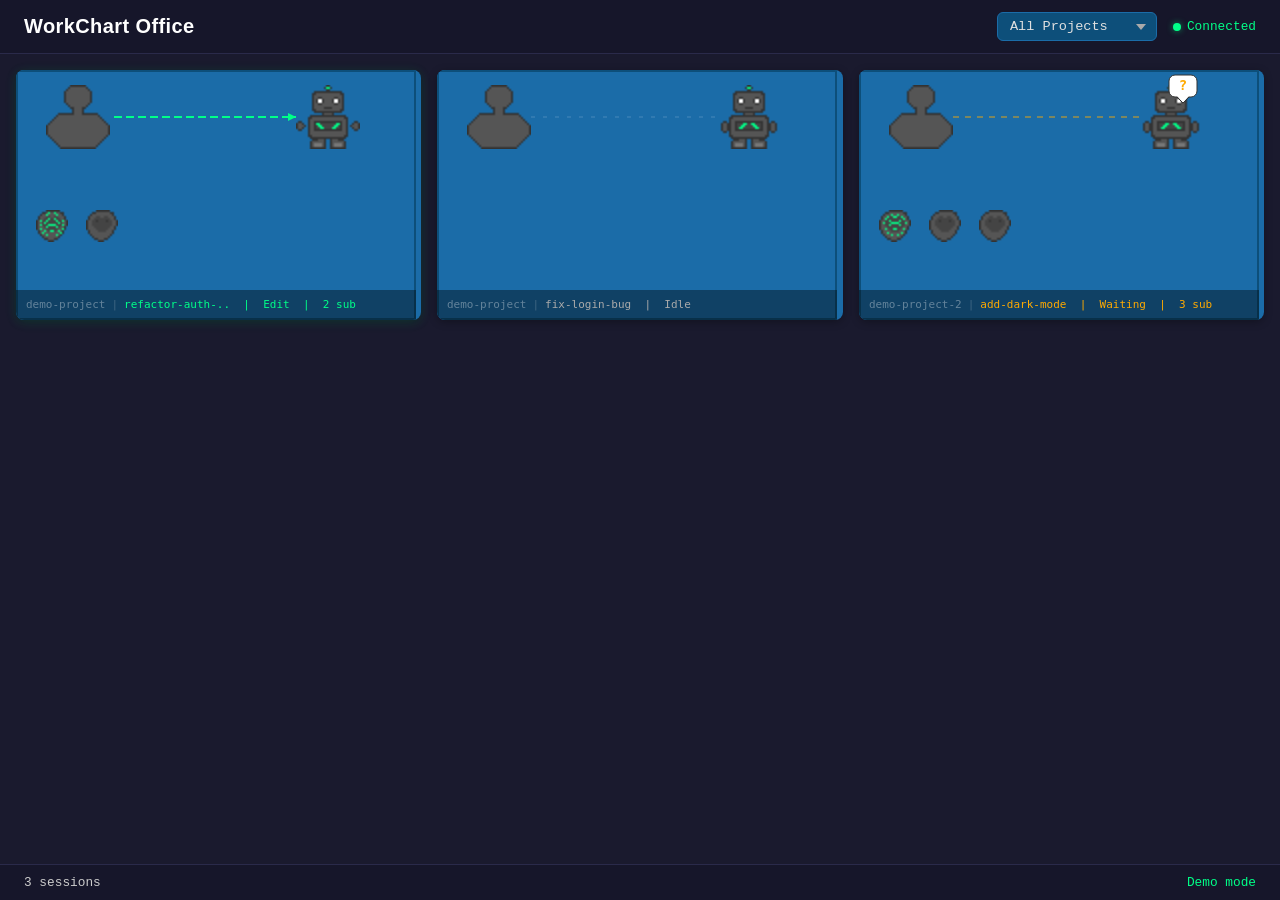
==== index.html @ 76ffdb36 "first commit" ====
<!DOCTYPE html>
<html lang="en">
<head>
    <meta charset="UTF-8">
    <meta name="viewport" content="width=device-width, initial-scale=1.0">
    <title>WorkChart Office</title>
    <link rel="stylesheet" href="css/styles.css">
</head>
<body>
    <header id="app-header">
        <h1>WorkChart Office</h1>
        <div id="controls">
            <select id="project-filter">
                <option value="">All Projects</option>
            </select>
            <span id="status-indicator" class="disconnected">
                <span class="status-dot"></span>
                <span class="status-text">Disconnected</span>
            </span>
        </div>
    </header>

    <main id="session-grid">
        <!-- Dynamically populated with session boxes -->
    </main>

    <footer id="app-footer">
        <span id="session-count">0 sessions</span>
        <span id="poll-status">Polling: inactive</span>
    </footer>

    <script type="module" src="js/app.js"></script>
</body>
</html>
---- css/styles.css ----
/* ============================================================
   WorkChart Office — Styles
   Dark theme, responsive grid layout for agent session boxes.
   ============================================================ */

/* ---------- Reset & Base ---------- */
*, *::before, *::after {
    box-sizing: border-box;
    margin: 0;
    padding: 0;
}

html, body {
    height: 100%;
    font-family: -apple-system, BlinkMacSystemFont, 'Segoe UI', Roboto, Oxygen,
        Ubuntu, Cantarell, sans-serif;
    background-color: #1a1a2e;
    color: #e0e0e0;
    overflow-x: hidden;
}

body {
    display: flex;
    flex-direction: column;
    min-height: 100vh;
}

/* ---------- Header ---------- */
#app-header {
    display: flex;
    align-items: center;
    justify-content: space-between;
    padding: 12px 24px;
    background-color: #16162a;
    border-bottom: 1px solid #2a2a4a;
    flex-shrink: 0;
}

#app-header h1 {
    font-size: 1.25rem;
    font-weight: 600;
    color: #ffffff;
    letter-spacing: 0.02em;
}

#controls {
    display: flex;
    align-items: center;
    gap: 16px;
}

/* ---------- Project Filter Dropdown ---------- */
#project-filter {
    padding: 6px 12px;
    font-size: 0.85rem;
    font-family: 'Consolas', 'Monaco', 'Courier New', monospace;
    color: #e0e0e0;
    background-color: #0d4f7a;
    border: 1px solid #1b6ca8;
    border-radius: 6px;
    cursor: pointer;
    transition: background-color 0.2s, border-color 0.2s;
    appearance: none;
    -webkit-appearance: none;
    background-image: url("data:image/svg+xml,%3Csvg xmlns='http://www.w3.org/2000/svg' width='10' height='6'%3E%3Cpath d='M0 0l5 6 5-6z' fill='%23aaa'/%3E%3C/svg%3E");
    background-repeat: no-repeat;
    background-position: right 10px center;
    padding-right: 28px;
    min-width: 160px;
}

#project-filter:hover {
    background-color: #1b6ca8;
    border-color: #2a8cd4;
}

#project-filter:focus {
    outline: none;
    border-color: #2a8cd4;
    box-shadow: 0 0 0 2px rgba(42, 140, 212, 0.3);
}

#project-filter option {
    background-color: #16162a;
    color: #e0e0e0;
}

/* ---------- Filtered-out session boxes ---------- */
.session-box.project-hidden {
    display: none;
}

/* ---------- Status Indicator ---------- */
#status-indicator {
    display: flex;
    align-items: center;
    gap: 6px;
    font-family: 'Consolas', 'Monaco', 'Courier New', monospace;
    font-size: 0.8rem;
}

.status-dot {
    display: inline-block;
    width: 8px;
    height: 8px;
    border-radius: 50%;
    background-color: #666666;
    transition: background-color 0.3s;
}

.status-text {
    color: #aaaaaa;
    transition: color 0.3s;
}

/* Connected state */
#status-indicator.connected .status-dot {
    background-color: #00ff88;
    box-shadow: 0 0 6px rgba(0, 255, 136, 0.5);
}

#status-indicator.connected .status-text {
    color: #00ff88;
}

/* Disconnected state (default) */
#status-indicator.disconnected .status-dot {
    background-color: #666666;
}

#status-indicator.disconnected .status-text {
    color: #aaaaaa;
}

/* ---------- Session Grid ---------- */
#session-grid {
    display: grid;
    grid-template-columns: repeat(auto-fill, minmax(420px, 1fr));
    gap: 16px;
    padding: 16px;
    flex: 1;
    align-content: start;
}

/* Empty state message — shown when grid is empty via JS */
#session-grid:empty::before {
    content: '';
    /* Placeholder cleared by JS empty-state div */
}

.empty-state {
    grid-column: 1 / -1;
    display: flex;
    flex-direction: column;
    align-items: center;
    justify-content: center;
    padding: 80px 20px;
    color: #555577;
    text-align: center;
}

.empty-state .empty-icon {
    font-size: 3rem;
    margin-bottom: 16px;
    opacity: 0.4;
}

.empty-state .empty-title {
    font-size: 1.1rem;
    margin-bottom: 8px;
    color: #7777aa;
}

.empty-state .empty-subtitle {
    font-size: 0.85rem;
    color: #555577;
}

/* ---------- Session Box ---------- */
.session-box {
    position: relative;
    border-radius: 8px;
    overflow: hidden;
    box-shadow: 0 2px 8px rgba(0, 0, 0, 0.3);
    background-color: #1b6ca8;
    transition: box-shadow 0.3s, opacity 0.5s;
}

.session-box:hover {
    box-shadow: 0 4px 16px rgba(0, 0, 0, 0.4);
}

/* Active session border glow */
.session-box.active {
    box-shadow: 0 2px 12px rgba(0, 255, 136, 0.15),
                0 2px 8px rgba(0, 0, 0, 0.3);
}

/* Waiting session pulsing border */
.session-box.waiting {
    animation: pulse-border 2s ease-in-out infinite;
}

@keyframes pulse-border {
    0%, 100% {
        box-shadow: 0 2px 8px rgba(0, 0, 0, 0.3);
    }
    50% {
        box-shadow: 0 2px 16px rgba(255, 170, 0, 0.25),
                    0 2px 8px rgba(0, 0, 0, 0.3);
    }
}

/* Completed/ended session */
.session-box.completed {
    opacity: 0.5;
}

/* ---------- Minimize / Restore button ---------- */
.session-box .minimize-btn {
    position: absolute;
    top: 6px;
    right: 6px;
    width: 24px;
    height: 24px;
    display: flex;
    align-items: center;
    justify-content: center;
    background: rgba(0, 0, 0, 0.45);
    border: 1px solid rgba(255, 255, 255, 0.15);
    border-radius: 4px;
    color: #ccc;
    font-size: 16px;
    line-height: 1;
    cursor: pointer;
    z-index: 2;
    opacity: 0;
    transition: opacity 0.2s, background-color 0.2s;
}

.session-box:hover .minimize-btn {
    opacity: 1;
}

.session-box .minimize-btn:hover {
    background: rgba(0, 0, 0, 0.7);
    color: #fff;
}

/* ---------- Minimized session box ---------- */
.session-box.minimized {
    height: 36px;
    display: flex;
    align-items: center;
    padding: 0 12px;
    background-color: #16213a;
    border: 1px solid #2a2a4a;
    cursor: pointer;
}

.session-box.minimized canvas {
    display: none;
}

.session-box.minimized .minimize-btn {
    display: none;
}

.session-box.minimized .minimized-label {
    display: flex;
    align-items: center;
    gap: 10px;
    width: 100%;
    font-family: 'Consolas', 'Monaco', 'Courier New', monospace;
    font-size: 0.8rem;
    color: #aaa;
}

.session-box.minimized .minimized-label .restore-btn {
    margin-left: auto;
    padding: 2px 10px;
    background: rgba(27, 108, 168, 0.5);
    border: 1px solid #1b6ca8;
    border-radius: 4px;
    color: #ccc;
    font-size: 0.75rem;
    cursor: pointer;
    transition: background-color 0.2s;
}

.session-box.minimized .minimized-label .restore-btn:hover {
    background: rgba(27, 108, 168, 0.8);
    color: #fff;
}

.session-box.minimized .minimized-label .status-pip {
    width: 8px;
    height: 8px;
    border-radius: 50%;
    flex-shrink: 0;
}

.session-box.minimized .minimized-label .status-pip.pip-active {
    background-color: #00ff88;
    box-shadow: 0 0 4px rgba(0, 255, 136, 0.5);
}

.session-box.minimized .minimized-label .status-pip.pip-idle {
    background-color: #666;
}

.session-box.minimized .minimized-label .status-pip.pip-waiting {
    background-color: #ffaa00;
    box-shadow: 0 0 4px rgba(255, 170, 0, 0.5);
}

/* Hide minimized-label when NOT minimized */
.session-box .minimized-label {
    display: none;
}

/* ---------- Stale (hidden) session ---------- */
.session-box.stale {
    display: none;
}

/* ---------- Canvas inside boxes ---------- */
.session-box canvas {
    display: block;
    width: 100%;
    height: auto;
    image-rendering: pixelated;
    image-rendering: crisp-edges;
}

/* ---------- Footer ---------- */
#app-footer {
    display: flex;
    align-items: center;
    justify-content: space-between;
    padding: 10px 24px;
    background-color: #16162a;
    border-top: 1px solid #2a2a4a;
    font-family: 'Consolas', 'Monaco', 'Courier New', monospace;
    font-size: 0.8rem;
    color: #aaaaaa;
    flex-shrink: 0;
}

#session-count {
    color: #cccccc;
}

#poll-status {
    color: #aaaaaa;
}

#poll-status.active {
    color: #00ff88;
}

/* ---------- Responsive Adjustments ---------- */

/* Narrow viewports (800px - 900px): single column */
@media (max-width: 900px) {
    #session-grid {
        grid-template-columns: 1fr;
        padding: 12px;
        gap: 12px;
    }

    #app-header {
        padding: 10px 16px;
    }

    #app-header h1 {
        font-size: 1rem;
    }

    #project-filter {
        padding: 4px 8px;
        font-size: 0.75rem;
        min-width: 120px;
    }
}

/* Medium viewports (901px - 1400px) */
@media (min-width: 901px) and (max-width: 1400px) {
    #session-grid {
        grid-template-columns: repeat(auto-fill, minmax(400px, 1fr));
    }
}

/* Wide viewports (1401px - 2560px) */
@media (min-width: 1401px) and (max-width: 2560px) {
    #session-grid {
        grid-template-columns: repeat(auto-fill, minmax(420px, 1fr));
        gap: 20px;
        padding: 20px;
    }
}

/* Ultra-wide viewports (2561px - 3840px) */
@media (min-width: 2561px) {
    #session-grid {
        grid-template-columns: repeat(auto-fill, minmax(480px, 1fr));
        gap: 24px;
        padding: 24px;
    }

    #app-header {
        padding: 16px 32px;
    }

    #app-header h1 {
        font-size: 1.5rem;
    }

    #app-footer {
        padding: 12px 32px;
        font-size: 0.9rem;
    }
}
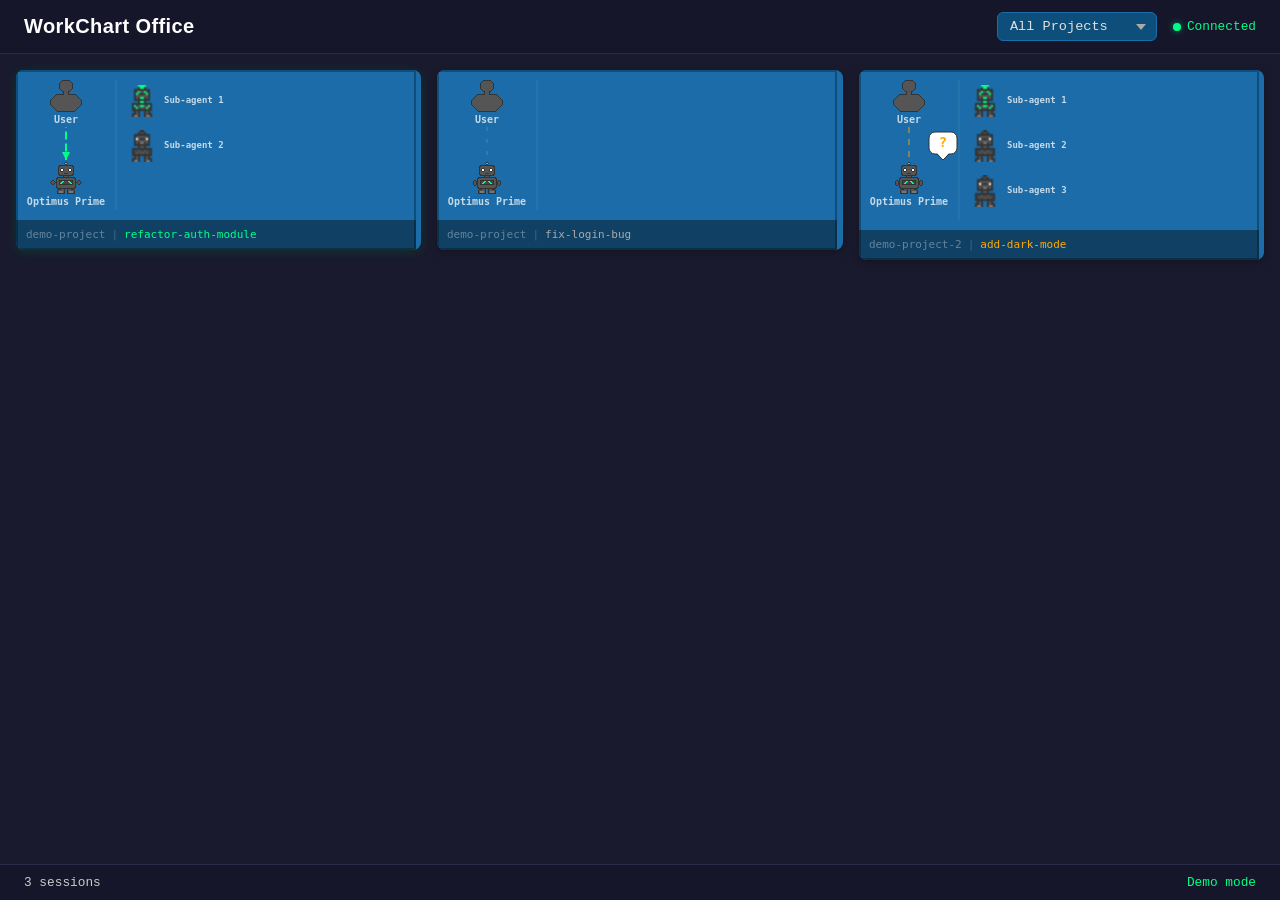
==== commit a3b9e228: "chore: clean up empty code change sections in the changes log" ====
--- a/index.html
+++ b/index.html
@@ -24,6 +24,8 @@
         <!-- Dynamically populated with session boxes -->
     </main>
 
+    <div id="minimized-tray"></div>
+
     <footer id="app-footer">
         <span id="session-count">0 sessions</span>
         <span id="poll-status">Polling: inactive</span>
--- a/css/styles.css
+++ b/css/styles.css
@@ -140,6 +140,7 @@
     padding: 16px;
     flex: 1;
     align-content: start;
+    align-items: start;
 }
 
 /* Empty state message — shown when grid is empty via JS */
@@ -184,6 +185,7 @@
     box-shadow: 0 2px 8px rgba(0, 0, 0, 0.3);
     background-color: #1b6ca8;
     transition: box-shadow 0.3s, opacity 0.5s;
+    order: 0;
 }
 
 .session-box:hover {
@@ -256,6 +258,8 @@
     background-color: #16213a;
     border: 1px solid #2a2a4a;
     cursor: pointer;
+    max-width: 320px;
+    flex-shrink: 0;
 }
 
 .session-box.minimized canvas {
@@ -333,6 +337,20 @@
     image-rendering: crisp-edges;
 }
 
+/* ---------- Minimized Tray ---------- */
+#minimized-tray {
+    display: flex;
+    flex-wrap: wrap;
+    gap: 8px;
+    padding: 8px 16px;
+    background-color: #16162a;
+    border-top: 1px solid #2a2a4a;
+}
+
+#minimized-tray:empty {
+    display: none;
+}
+
 /* ---------- Footer ---------- */
 #app-footer {
     display: flex;
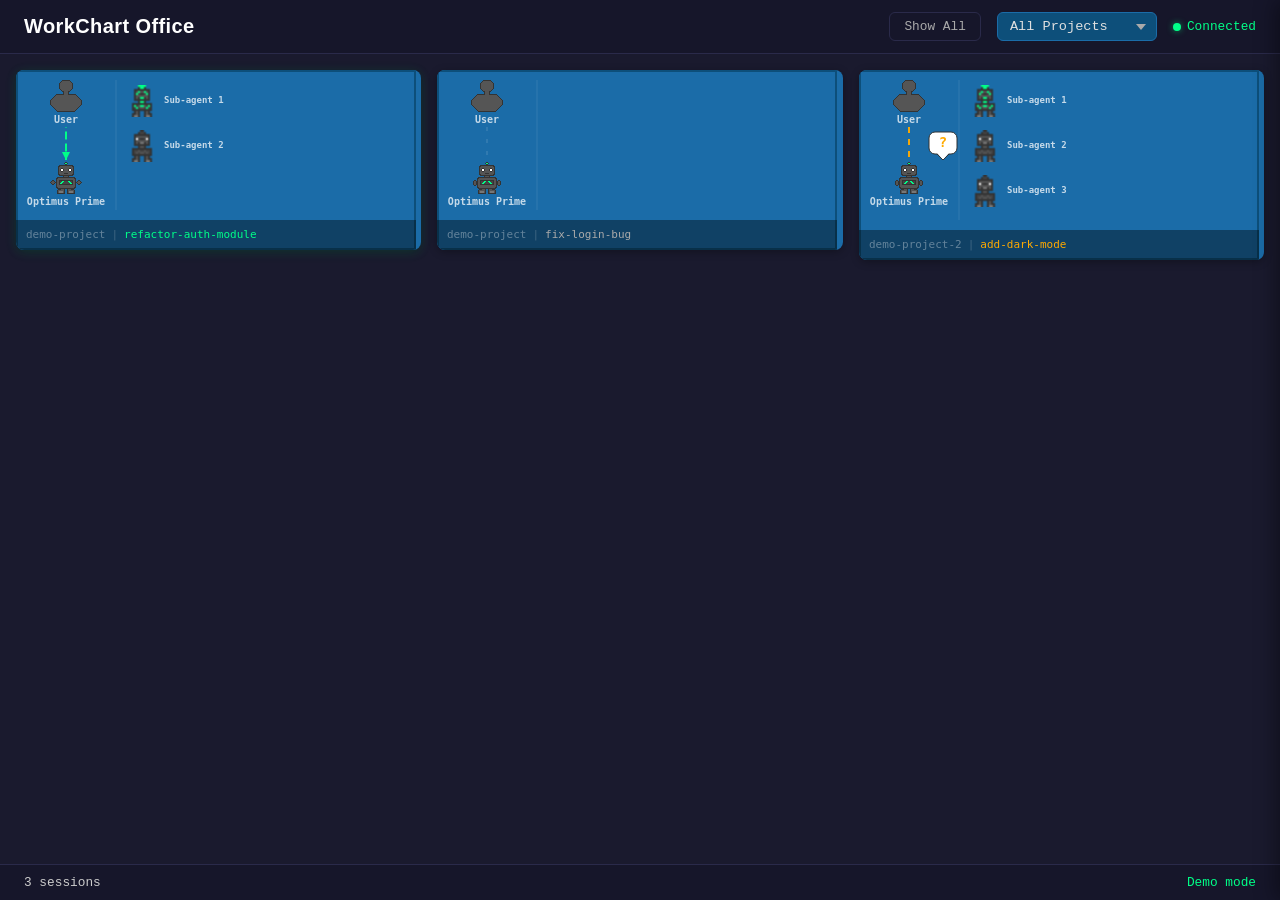
==== commit ed220078: "feat: Implement detail panel for session elements and add Show All functionality - Added a new Detai" ====
--- a/index.html
+++ b/index.html
@@ -10,6 +10,7 @@
     <header id="app-header">
         <h1>WorkChart Office</h1>
         <div id="controls">
+            <button id="show-all-btn" class="header-btn" title="Show all sessions including stale and completed">Show All</button>
             <select id="project-filter">
                 <option value="">All Projects</option>
             </select>
--- a/css/styles.css
+++ b/css/styles.css
@@ -47,6 +47,31 @@
     display: flex;
     align-items: center;
     gap: 16px;
+}
+
+/* ---------- Header Buttons ---------- */
+.header-btn {
+    padding: 6px 14px;
+    font-size: 0.8rem;
+    font-family: 'Consolas', 'Monaco', 'Courier New', monospace;
+    color: #aaa;
+    background-color: transparent;
+    border: 1px solid #2a2a4a;
+    border-radius: 6px;
+    cursor: pointer;
+    transition: background-color 0.2s, color 0.2s, border-color 0.2s;
+}
+
+.header-btn:hover {
+    background-color: rgba(255, 255, 255, 0.05);
+    color: #e0e0e0;
+    border-color: #3a3a5a;
+}
+
+.header-btn.active {
+    background-color: rgba(0, 255, 136, 0.1);
+    color: #00ff88;
+    border-color: #00ff88;
 }
 
 /* ---------- Project Filter Dropdown ---------- */
@@ -377,6 +402,215 @@
     color: #00ff88;
 }
 
+/* ---------- Detail Panel ---------- */
+.detail-panel {
+    position: fixed;
+    top: 0;
+    right: 0;
+    width: 340px;
+    height: 100vh;
+    background-color: #16162a;
+    border-left: 1px solid #2a2a4a;
+    box-shadow: -4px 0 20px rgba(0, 0, 0, 0.4);
+    transform: translateX(100%);
+    transition: transform 0.25s ease;
+    z-index: 100;
+    display: flex;
+    flex-direction: column;
+    overflow-y: auto;
+}
+
+.detail-panel.visible {
+    transform: translateX(0);
+}
+
+.dp-header {
+    display: flex;
+    align-items: center;
+    justify-content: space-between;
+    padding: 16px 20px;
+    border-bottom: 1px solid #2a2a4a;
+    flex-shrink: 0;
+}
+
+.dp-title {
+    font-size: 1rem;
+    font-weight: 600;
+    color: #ffffff;
+}
+
+.dp-close {
+    width: 28px;
+    height: 28px;
+    display: flex;
+    align-items: center;
+    justify-content: center;
+    background: rgba(255, 255, 255, 0.05);
+    border: 1px solid rgba(255, 255, 255, 0.1);
+    border-radius: 4px;
+    color: #aaa;
+    font-size: 18px;
+    cursor: pointer;
+    transition: background-color 0.2s, color 0.2s;
+}
+
+.dp-close:hover {
+    background: rgba(255, 255, 255, 0.1);
+    color: #fff;
+}
+
+.dp-body {
+    padding: 16px 20px;
+    display: flex;
+    flex-direction: column;
+    gap: 14px;
+}
+
+.dp-field {
+    display: flex;
+    justify-content: space-between;
+    align-items: baseline;
+    gap: 12px;
+}
+
+.dp-label {
+    font-family: 'Consolas', 'Monaco', 'Courier New', monospace;
+    font-size: 0.8rem;
+    color: #6b7b8d;
+    flex-shrink: 0;
+}
+
+.dp-value {
+    font-family: 'Consolas', 'Monaco', 'Courier New', monospace;
+    font-size: 0.85rem;
+    color: #e0e0e0;
+    text-align: right;
+    word-break: break-word;
+}
+
+/* State color variants */
+.dp-state-active {
+    color: #00ff88;
+}
+
+.dp-state-waiting {
+    color: #ffaa00;
+}
+
+.dp-state-idle {
+    color: #6b7b8d;
+}
+
+.dp-state-completed {
+    color: #555577;
+}
+
+/* -- Log section -- */
+.dp-log-header {
+    padding: 10px 20px 6px;
+    font-family: 'Consolas', 'Monaco', 'Courier New', monospace;
+    font-size: 0.75rem;
+    font-weight: 600;
+    color: #6b7b8d;
+    text-transform: uppercase;
+    letter-spacing: 0.05em;
+    border-top: 1px solid #2a2a4a;
+}
+
+.dp-log {
+    flex: 1;
+    overflow-y: auto;
+    padding: 4px 20px 16px;
+    display: flex;
+    flex-direction: column;
+    gap: 6px;
+}
+
+.dp-log-empty {
+    font-family: 'Consolas', 'Monaco', 'Courier New', monospace;
+    font-size: 0.8rem;
+    color: #555577;
+    padding: 8px 0;
+}
+
+.dp-log-entry {
+    display: flex;
+    align-items: baseline;
+    gap: 8px;
+    font-family: 'Consolas', 'Monaco', 'Courier New', monospace;
+    font-size: 0.75rem;
+    line-height: 1.4;
+    padding: 4px 0;
+    border-bottom: 1px solid rgba(255, 255, 255, 0.04);
+}
+
+.dp-log-entry.expanded {
+    align-items: flex-start;
+}
+
+.dp-log-time {
+    color: #555577;
+    flex-shrink: 0;
+    min-width: 70px;
+}
+
+.dp-log-badge {
+    flex-shrink: 0;
+    padding: 1px 5px;
+    border-radius: 3px;
+    font-size: 0.65rem;
+    font-weight: 600;
+    text-transform: uppercase;
+}
+
+.dp-log-tool {
+    background: rgba(0, 255, 136, 0.15);
+    color: #00ff88;
+}
+
+.dp-log-tool_end {
+    background: rgba(0, 255, 136, 0.08);
+    color: #4a9a6a;
+}
+
+.dp-log-prompt {
+    background: rgba(100, 149, 237, 0.15);
+    color: #6495ed;
+}
+
+.dp-log-spawn {
+    background: rgba(255, 170, 0, 0.15);
+    color: #ffaa00;
+}
+
+.dp-log-ask {
+    background: rgba(255, 170, 0, 0.2);
+    color: #ffaa00;
+}
+
+.dp-log-turn {
+    background: rgba(255, 255, 255, 0.06);
+    color: #888;
+}
+
+.dp-log-text {
+    background: rgba(255, 255, 255, 0.08);
+    color: #ccc;
+}
+
+.dp-log-detail {
+    color: #aaa;
+    overflow: hidden;
+    text-overflow: ellipsis;
+    white-space: nowrap;
+}
+
+.dp-log-entry.expanded .dp-log-detail {
+    white-space: normal;
+    word-break: break-word;
+    overflow: visible;
+}
+
 /* ---------- Responsive Adjustments ---------- */
 
 /* Narrow viewports (800px - 900px): single column */
@@ -400,6 +634,24 @@
         font-size: 0.75rem;
         min-width: 120px;
     }
+
+    /* Detail panel becomes a bottom sheet */
+    .detail-panel {
+        top: auto;
+        bottom: 0;
+        left: 0;
+        right: 0;
+        width: 100%;
+        height: 50vh;
+        border-left: none;
+        border-top: 1px solid #2a2a4a;
+        transform: translateY(100%);
+        box-shadow: 0 -4px 20px rgba(0, 0, 0, 0.4);
+    }
+
+    .detail-panel.visible {
+        transform: translateY(0);
+    }
 }
 
 /* Medium viewports (901px - 1400px) */
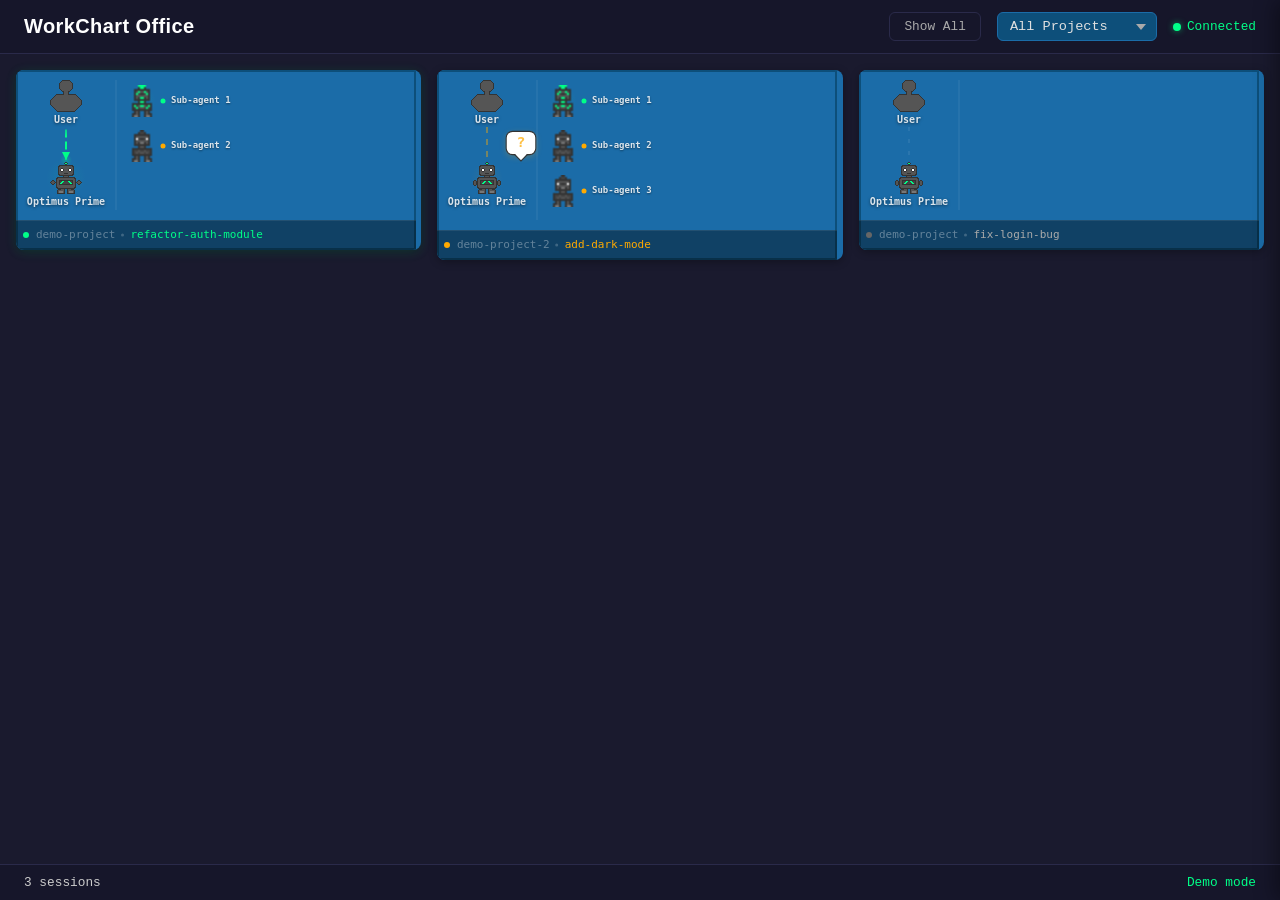
==== commit 9849d4e1: "Refactor code structure for improved readability and maintainability" ====
--- a/index.html
+++ b/index.html
@@ -7,28 +7,29 @@
     <link rel="stylesheet" href="css/styles.css">
 </head>
 <body>
-    <header id="app-header">
+    <header id="app-header" role="banner">
         <h1>WorkChart Office</h1>
-        <div id="controls">
-            <button id="show-all-btn" class="header-btn" title="Show all sessions including stale and completed">Show All</button>
-            <select id="project-filter">
+        <nav id="controls" aria-label="Session controls">
+            <button id="show-all-btn" class="header-btn" title="Show all sessions including stale and completed" aria-pressed="false">Show All</button>
+            <label for="project-filter" class="visually-hidden">Filter by project</label>
+            <select id="project-filter" aria-label="Filter by project">
                 <option value="">All Projects</option>
             </select>
-            <span id="status-indicator" class="disconnected">
-                <span class="status-dot"></span>
+            <span id="status-indicator" class="disconnected" role="status" aria-live="polite" title="Server connection status">
+                <span class="status-dot" aria-hidden="true"></span>
                 <span class="status-text">Disconnected</span>
             </span>
-        </div>
+        </nav>
     </header>
 
-    <main id="session-grid">
+    <main id="session-grid" aria-label="Session boxes">
         <!-- Dynamically populated with session boxes -->
     </main>
 
-    <div id="minimized-tray"></div>
+    <div id="minimized-tray" role="region" aria-label="Minimized sessions"></div>
 
-    <footer id="app-footer">
-        <span id="session-count">0 sessions</span>
+    <footer id="app-footer" role="contentinfo">
+        <span id="session-count" aria-live="polite">0 sessions</span>
         <span id="poll-status">Polling: inactive</span>
     </footer>
 
--- a/css/styles.css
+++ b/css/styles.css
@@ -8,6 +8,19 @@
     box-sizing: border-box;
     margin: 0;
     padding: 0;
+}
+
+/* Visually hidden — accessible to screen readers, invisible on screen */
+.visually-hidden {
+    position: absolute;
+    width: 1px;
+    height: 1px;
+    padding: 0;
+    margin: -1px;
+    overflow: hidden;
+    clip: rect(0, 0, 0, 0);
+    white-space: nowrap;
+    border: 0;
 }
 
 html, body {
@@ -66,6 +79,11 @@
     background-color: rgba(255, 255, 255, 0.05);
     color: #e0e0e0;
     border-color: #3a3a5a;
+}
+
+.header-btn:focus-visible {
+    outline: 2px solid #2a8cd4;
+    outline-offset: 2px;
 }
 
 .header-btn.active {
@@ -105,6 +123,12 @@
     box-shadow: 0 0 0 2px rgba(42, 140, 212, 0.3);
 }
 
+#project-filter:focus-visible {
+    outline: 2px solid #2a8cd4;
+    outline-offset: 2px;
+    box-shadow: 0 0 0 2px rgba(42, 140, 212, 0.3);
+}
+
 #project-filter option {
     background-color: #16162a;
     color: #e0e0e0;
@@ -146,6 +170,21 @@
 
 #status-indicator.connected .status-text {
     color: #00ff88;
+}
+
+/* Reconnecting state (server lost, retrying) */
+#status-indicator.reconnecting .status-dot {
+    background-color: #ffaa00;
+    animation: reconnect-pulse 1.5s ease-in-out infinite;
+}
+
+#status-indicator.reconnecting .status-text {
+    color: #ffaa00;
+}
+
+@keyframes reconnect-pulse {
+    0%, 100% { opacity: 1; }
+    50% { opacity: 0.3; }
 }
 
 /* Disconnected state (default) */
@@ -200,6 +239,54 @@
 .empty-state .empty-subtitle {
     font-size: 0.85rem;
     color: #555577;
+    max-width: 400px;
+    line-height: 1.5;
+}
+
+.empty-state .empty-subtitle code {
+    color: #7777aa;
+    background: rgba(255, 255, 255, 0.05);
+    padding: 1px 4px;
+    border-radius: 3px;
+}
+
+.empty-state .empty-subtitle strong {
+    color: #7777aa;
+}
+
+/* ---------- Startup Scanning Animation ---------- */
+.startup-scanning .scanning-animation {
+    display: flex;
+    gap: 8px;
+    margin-bottom: 20px;
+}
+
+.startup-scanning .scanning-dot {
+    width: 10px;
+    height: 10px;
+    border-radius: 50%;
+    background-color: #00ff88;
+    opacity: 0.3;
+    animation: scanning-pulse 1.4s ease-in-out infinite;
+}
+
+.startup-scanning .scanning-dot:nth-child(2) {
+    animation-delay: 0.2s;
+}
+
+.startup-scanning .scanning-dot:nth-child(3) {
+    animation-delay: 0.4s;
+}
+
+@keyframes scanning-pulse {
+    0%, 80%, 100% {
+        opacity: 0.3;
+        transform: scale(1);
+    }
+    40% {
+        opacity: 1;
+        transform: scale(1.3);
+    }
 }
 
 /* ---------- Session Box ---------- */
@@ -274,6 +361,12 @@
     color: #fff;
 }
 
+.session-box .minimize-btn:focus-visible {
+    opacity: 1;
+    outline: 2px solid #2a8cd4;
+    outline-offset: 1px;
+}
+
 /* ---------- Minimized session box ---------- */
 .session-box.minimized {
     height: 36px;
@@ -285,6 +378,12 @@
     cursor: pointer;
     max-width: 320px;
     flex-shrink: 0;
+    transition: background-color 0.2s, border-color 0.2s;
+}
+
+.session-box.minimized:hover {
+    background-color: #1a2740;
+    border-color: #3a3a5a;
 }
 
 .session-box.minimized canvas {
@@ -320,6 +419,11 @@
 .session-box.minimized .minimized-label .restore-btn:hover {
     background: rgba(27, 108, 168, 0.8);
     color: #fff;
+}
+
+.session-box.minimized .minimized-label .restore-btn:focus-visible {
+    outline: 2px solid #2a8cd4;
+    outline-offset: 1px;
 }
 
 .session-box.minimized .minimized-label .status-pip {
@@ -459,6 +563,11 @@
     color: #fff;
 }
 
+.dp-close:focus-visible {
+    outline: 2px solid #2a8cd4;
+    outline-offset: 1px;
+}
+
 .dp-body {
     padding: 16px 20px;
     display: flex;
@@ -520,6 +629,7 @@
 .dp-log {
     flex: 1;
     overflow-y: auto;
+    scroll-behavior: smooth;
     padding: 4px 20px 16px;
     display: flex;
     flex-direction: column;
@@ -542,6 +652,12 @@
     line-height: 1.4;
     padding: 4px 0;
     border-bottom: 1px solid rgba(255, 255, 255, 0.04);
+    border-radius: 3px;
+    transition: background-color 0.15s;
+}
+
+.dp-log-entry:hover {
+    background-color: rgba(255, 255, 255, 0.03);
 }
 
 .dp-log-entry.expanded {
@@ -611,9 +727,27 @@
     overflow: visible;
 }
 
+/* ---------- Scrollbar styling (webkit) ---------- */
+.dp-log::-webkit-scrollbar {
+    width: 6px;
+}
+
+.dp-log::-webkit-scrollbar-track {
+    background: transparent;
+}
+
+.dp-log::-webkit-scrollbar-thumb {
+    background-color: #2a2a4a;
+    border-radius: 3px;
+}
+
+.dp-log::-webkit-scrollbar-thumb:hover {
+    background-color: #3a3a5a;
+}
+
 /* ---------- Responsive Adjustments ---------- */
 
-/* Narrow viewports (800px - 900px): single column */
+/* Narrow viewports (up to 900px): single column */
 @media (max-width: 900px) {
     #session-grid {
         grid-template-columns: 1fr;
@@ -654,6 +788,54 @@
     }
 }
 
+/* Very small viewports (phones, up to 500px): stack header */
+@media (max-width: 500px) {
+    #app-header {
+        flex-direction: column;
+        gap: 8px;
+        align-items: stretch;
+        padding: 8px 12px;
+    }
+
+    #app-header h1 {
+        text-align: center;
+    }
+
+    #controls {
+        justify-content: center;
+        flex-wrap: wrap;
+        gap: 8px;
+    }
+
+    #project-filter {
+        min-width: 0;
+        flex: 1;
+        max-width: 200px;
+    }
+
+    #session-grid {
+        padding: 8px;
+        gap: 8px;
+    }
+
+    #app-footer {
+        padding: 8px 12px;
+        font-size: 0.7rem;
+    }
+
+    .detail-panel {
+        height: 60vh;
+    }
+
+    #minimized-tray {
+        padding: 6px 8px;
+    }
+
+    .session-box.minimized {
+        max-width: 100%;
+    }
+}
+
 /* Medium viewports (901px - 1400px) */
 @media (min-width: 901px) and (max-width: 1400px) {
     #session-grid {
@@ -691,3 +873,27 @@
         font-size: 0.9rem;
     }
 }
+
+/* ---------- Reduced Motion ---------- */
+@media (prefers-reduced-motion: reduce) {
+    .session-box.waiting {
+        animation: none;
+    }
+
+    #status-indicator.reconnecting .status-dot {
+        animation: none;
+    }
+
+    .detail-panel {
+        transition: none;
+    }
+
+    .dp-log {
+        scroll-behavior: auto;
+    }
+
+    .startup-scanning .scanning-dot {
+        animation: none;
+        opacity: 0.6;
+    }
+}
